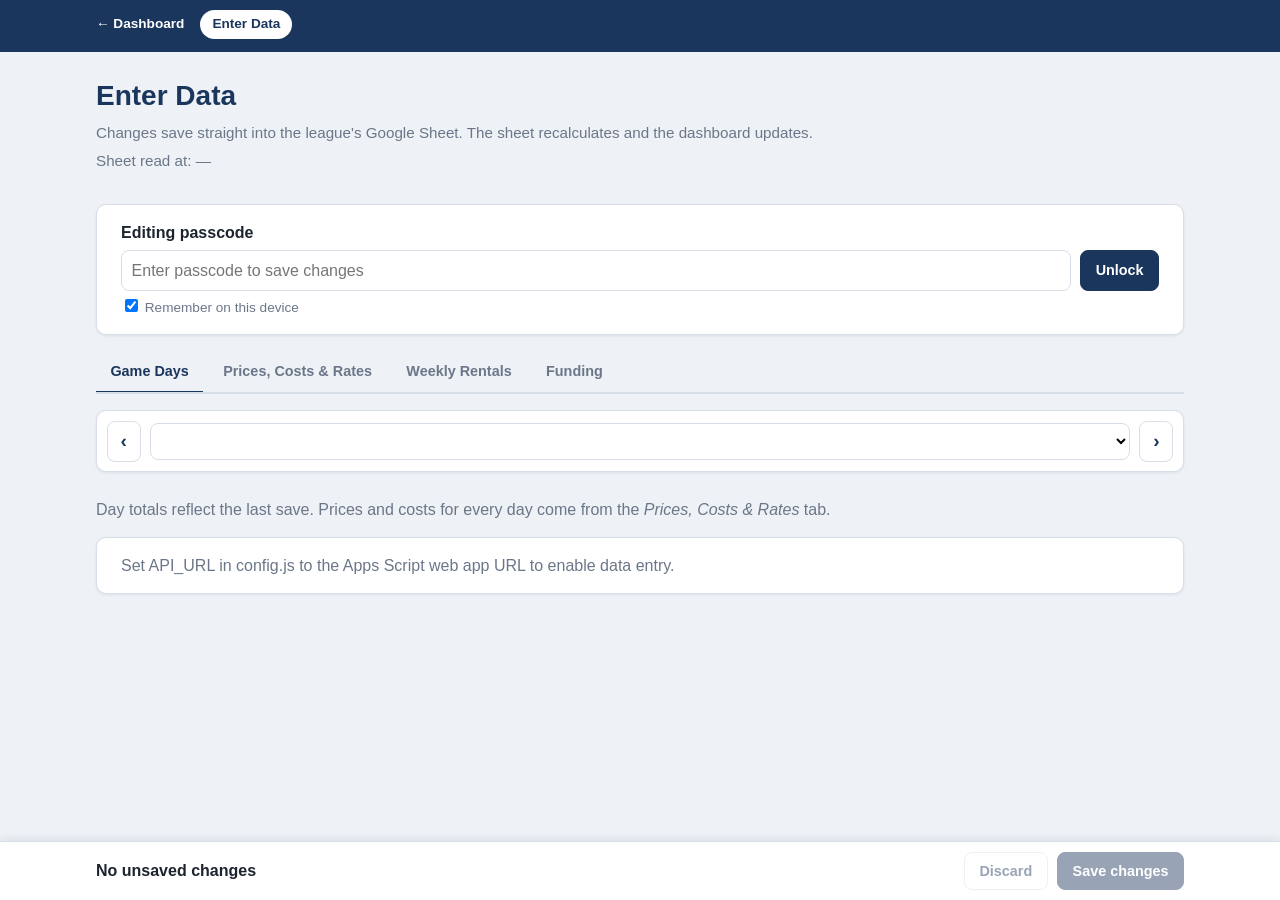
==== inputs.html @ 9684127c "Add owner data entry page" ====
<!DOCTYPE html>
<html lang="en">
<head>
  <meta charset="UTF-8">
  <meta name="viewport" content="width=device-width, initial-scale=1.0">
  <title>Kenny League — Enter Data</title>
  <link rel="stylesheet" href="style.css">
</head>
<body class="inputs-page">
  <a class="skip-link" href="#main">Skip to content</a>

  <nav class="site-nav" aria-label="Site">
    <div class="site-nav-inner">
      <a href="index.html">← Dashboard</a>
      <a href="inputs.html" class="nav-cta" aria-current="page">Enter Data</a>
    </div>
  </nav>

  <main id="main" class="page">
    <header class="page-header">
      <h1>Enter Data</h1>
      <p class="subtitle">Changes save straight into the league's Google Sheet. The sheet recalculates and the dashboard updates.</p>
      <p class="last-updated">Sheet read at: <span id="in-server-time">—</span></p>
    </header>

    <!-- Passcode -->
    <section class="card in-lock" id="in-lock">
      <form id="in-lock-form" class="in-lock-form" autocomplete="off">
        <label for="in-passcode"><strong>Editing passcode</strong></label>
        <div class="in-lock-row">
          <input id="in-passcode" type="password" placeholder="Enter passcode to save changes">
          <button type="submit" class="btn btn-primary">Unlock</button>
        </div>
        <label class="in-remember"><input type="checkbox" id="in-remember" checked> Remember on this device</label>
      </form>
      <div id="in-unlocked" class="in-unlocked" hidden>
        <span>✓ Unlocked for editing</span>
        <button type="button" class="btn btn-link" id="in-forget">Lock</button>
      </div>
    </section>

    <div id="in-status" class="in-status" role="status" aria-live="polite" hidden></div>

    <!-- Tabs -->
    <div class="in-tabs" role="tablist">
      <button type="button" role="tab" class="in-tab is-active" data-tab="days">Game Days</button>
      <button type="button" role="tab" class="in-tab" data-tab="prices">Prices, Costs &amp; Rates</button>
      <button type="button" role="tab" class="in-tab" data-tab="rentals">Weekly Rentals</button>
      <button type="button" role="tab" class="in-tab" data-tab="funding">Funding</button>
    </div>

    <section class="in-panel" id="panel-days" data-panel="days">
      <div class="card in-day-bar">
        <button type="button" class="btn" id="in-day-prev" aria-label="Previous day">‹</button>
        <select id="in-day-select" aria-label="Game day"></select>
        <button type="button" class="btn" id="in-day-next" aria-label="Next day">›</button>
      </div>
      <div class="kpi-grid in-day-summary" id="in-day-summary"></div>
      <p class="note">Day totals reflect the last save. Prices and costs for every day come from the <em>Prices, Costs &amp; Rates</em> tab.</p>
      <div id="in-day-fields" class="in-groups"></div>
    </section>

    <section class="in-panel" id="panel-prices" data-panel="prices" hidden>
      <div id="in-prices-fields" class="in-groups"></div>
    </section>

    <section class="in-panel" id="panel-rentals" data-panel="rentals" hidden>
      <div class="card">
        <h3>Weekly rentals</h3>
        <p class="note">Each venue's weekly rent is split across the games played there that week.</p>
        <div class="table-wrap">
          <table class="in-rent-table">
            <thead><tr><th>Week</th><th>Court rental</th><th>Church rental</th><th>Other fixed / week</th></tr></thead>
            <tbody id="in-rent-body"></tbody>
          </table>
        </div>
      </div>
    </section>

    <section class="in-panel" id="panel-funding" data-panel="funding" hidden>
      <p class="note">Enter <strong>running totals</strong>: $500 received, then another $300 → enter $800.</p>
      <div id="in-funding-fields" class="in-groups"></div>
    </section>

    <div id="in-loading" class="card in-loading">Loading current values from the sheet…</div>
  </main>

  <!-- Save bar -->
  <div class="in-savebar" id="in-savebar">
    <div class="in-savebar-inner">
      <span id="in-dirty-count">No unsaved changes</span>
      <div class="in-savebar-actions">
        <button type="button" class="btn" id="in-discard" disabled>Discard</button>
        <button type="button" class="btn btn-primary" id="in-save" disabled>Save changes</button>
      </div>
    </div>
  </div>

  <script src="config.js"></script>
  <script src="inputs.js"></script>
</body>
</html>
---- style.css ----
:root {
  --color-bg: #eef1f5;
  --color-surface: #ffffff;
  --color-navy: #1b365d;
  --color-navy-hover: #152a49;
  --color-text: #1c2430;
  --color-muted: #6b7789;
  --color-border: #d7dee8;
  --color-positive: #1a7f4b;
  --color-negative: #c0392b;
  --color-warning-bg: #fff4cc;
  --color-warning-text: #8a6d00;
  --color-warning-border: #e6c84a;
  --color-banner-bg: #fdecea;
  --color-banner-text: #8c2f26;
  --color-banner-border: #f0b8b2;
  --space-xs: 0.35rem;
  --space-sm: 0.6rem;
  --space-md: 1rem;
  --space-lg: 1.5rem;
  --space-xl: 2rem;
  --radius: 10px;
  --shadow: 0 1px 3px rgba(27, 54, 93, 0.08);
  --nav-height: 3.25rem;
  --max-width: 1120px;
  --font: "Segoe UI", Tahoma, Geneva, Verdana, sans-serif;
}

*,
*::before,
*::after {
  box-sizing: border-box;
}

html {
  scroll-behavior: smooth;
}

body {
  margin: 0;
  font-family: var(--font);
  color: var(--color-text);
  background: var(--color-bg);
  line-height: 1.45;
}

a {
  color: var(--color-navy);
}

.skip-link {
  position: absolute;
  left: -999px;
  top: 0;
}

.skip-link:focus {
  left: var(--space-md);
  top: var(--space-sm);
  z-index: 20;
  background: var(--color-surface);
  padding: var(--space-sm) var(--space-md);
}

.site-nav {
  position: sticky;
  top: 0;
  z-index: 10;
  background: var(--color-navy);
  min-height: var(--nav-height);
}

.site-nav-inner {
  max-width: var(--max-width);
  margin: 0 auto;
  display: flex;
  flex-wrap: wrap;
  align-items: center;
  gap: var(--space-sm) var(--space-md);
  padding: var(--space-sm) var(--space-md);
}

.site-nav a {
  color: #fff;
  text-decoration: none;
  font-size: 0.85rem;
  font-weight: 600;
  white-space: nowrap;
}

.site-nav a:hover,
.site-nav a:focus {
  text-decoration: underline;
}

.data-banner {
  display: none;
  max-width: var(--max-width);
  margin: var(--space-md) auto 0;
  padding: var(--space-sm) var(--space-md);
  background: var(--color-banner-bg);
  color: var(--color-banner-text);
  border: 1px solid var(--color-banner-border);
  border-radius: var(--radius);
  align-items: center;
  justify-content: space-between;
  gap: var(--space-md);
}

.data-banner.is-visible {
  display: flex;
}

.data-banner p {
  margin: 0;
}

.data-banner button {
  border: 0;
  background: transparent;
  color: var(--color-banner-text);
  font-size: 1.25rem;
  cursor: pointer;
  line-height: 1;
}

.page {
  max-width: var(--max-width);
  margin: 0 auto;
  padding: var(--space-lg) var(--space-md) var(--space-xl);
}

.page-header {
  margin-bottom: var(--space-xl);
}

.page-header h1 {
  margin: 0 0 var(--space-xs);
  color: var(--color-navy);
  font-size: 1.75rem;
}

.subtitle,
.last-updated {
  margin: 0;
  color: var(--color-muted);
  font-size: 0.95rem;
}

.last-updated {
  margin-top: var(--space-xs);
}

.section {
  margin-bottom: var(--space-xl);
}

.section h2 {
  margin: 0 0 var(--space-md);
  color: var(--color-navy);
  font-size: 1.25rem;
}

.card {
  background: var(--color-surface);
  border: 1px solid var(--color-border);
  border-radius: var(--radius);
  box-shadow: var(--shadow);
  padding: var(--space-md) var(--space-lg);
}

.kpi-grid {
  display: grid;
  grid-template-columns: repeat(4, 1fr);
  gap: var(--space-md);
}

.kpi {
  background: var(--color-surface);
  border: 1px solid var(--color-border);
  border-radius: var(--radius);
  box-shadow: var(--shadow);
  padding: var(--space-md);
}

.kpi-label {
  margin: 0 0 var(--space-xs);
  font-size: 0.8rem;
  font-weight: 600;
  color: var(--color-muted);
  text-transform: uppercase;
  letter-spacing: 0.03em;
}

.kpi-value {
  margin: 0;
  font-size: 1.35rem;
  font-weight: 700;
  font-variant-numeric: tabular-nums;
  text-align: right;
}

.split {
  display: grid;
  grid-template-columns: 1fr 1fr;
  gap: var(--space-md);
}

.table-wrap {
  overflow-x: auto;
}

table {
  width: 100%;
  border-collapse: collapse;
  font-size: 0.92rem;
}

th,
td {
  padding: 0.55rem 0.65rem;
  border-bottom: 1px solid var(--color-border);
  text-align: left;
  vertical-align: top;
}

th {
  color: var(--color-navy);
  font-size: 0.78rem;
  text-transform: uppercase;
  letter-spacing: 0.03em;
}

td.num,
th.num,
.num {
  text-align: right;
  font-variant-numeric: tabular-nums;
  white-space: nowrap;
}

tbody tr:last-child th,
tbody tr:last-child td,
tfoot th,
tfoot td {
  border-bottom: 0;
}

.total-row th,
.total-row td {
  font-weight: 700;
  border-top: 2px solid var(--color-navy);
}

.muted,
.placeholder {
  color: var(--color-muted);
}

.positive {
  color: var(--color-positive);
}

.negative {
  color: var(--color-negative);
}

.warn-badge {
  display: inline-block;
  background: var(--color-warning-bg);
  color: var(--color-warning-text);
  border: 1px solid var(--color-warning-border);
  border-radius: 999px;
  padding: 0.1rem 0.55rem;
  font-size: 0.78rem;
  font-weight: 600;
  white-space: nowrap;
}

.note {
  margin: 0 0 var(--space-md);
  color: var(--color-muted);
}

.owner {
  margin: 0;
  color: var(--color-muted);
  font-size: 0.9rem;
}

.workstream-grid {
  display: grid;
  grid-template-columns: 1fr 1fr;
  gap: var(--space-md);
}

.ws-card h3 {
  margin: 0 0 var(--space-xs);
  color: var(--color-navy);
}

.ws-placeholder {
  margin: var(--space-md) 0 0;
  color: var(--color-muted);
  font-size: 0.9rem;
}

@media (max-width: 900px) {
  .kpi-grid {
    grid-template-columns: 1fr 1fr;
  }

  .split,
  .workstream-grid {
    grid-template-columns: 1fr;
  }
}

@media (max-width: 560px) {
  .kpi-grid {
    grid-template-columns: 1fr;
  }

  .page-header h1 {
    font-size: 1.4rem;
  }
}

/* ===== START: Finance, Ticketing & Payments (Owner: Ali) ===== */
.ws-finance-card {
  border-top: 3px solid var(--color-navy);
}
/* ===== END: Finance, Ticketing & Payments ===== */

/* ===== START: Game-Day Experience & Operations (Owner: Ali) ===== */
.ws-ops-card {
  border-top: 3px solid var(--color-navy);
}
/* ===== END: Game-Day Experience & Operations ===== */

/* ===== START: Workstream 3 (Owner: TBD) ===== */
.ws-3-card {
  border-top: 3px solid var(--color-navy);
}
/* ===== END: Workstream 3 ===== */

/* ===== START: Workstream 4 (Owner: TBD) ===== */
.ws-4-card {
  border-top: 3px solid var(--color-navy);
}
/* ===== END: Workstream 4 ===== */

/* ===== START: Enter Data page (inputs.html) ===== */
.inputs-page [hidden] { display: none !important; }
.site-nav a.nav-cta {
  background: #fff;
  color: var(--color-navy);
  padding: 0.3rem 0.75rem;
  border-radius: 999px;
}
.site-nav a.nav-cta:hover,
.site-nav a.nav-cta:focus { text-decoration: none; background: var(--color-warning-bg); }

.btn {
  font: inherit;
  font-size: 0.9rem;
  font-weight: 600;
  padding: 0.5rem 0.9rem;
  border-radius: 8px;
  border: 1px solid var(--color-border);
  background: var(--color-surface);
  color: var(--color-navy);
  cursor: pointer;
}
.btn:hover:not(:disabled) { border-color: var(--color-navy); }
.btn:disabled { opacity: 0.45; cursor: not-allowed; }
.btn-primary { background: var(--color-navy); border-color: var(--color-navy); color: #fff; }
.btn-primary:hover:not(:disabled) { background: var(--color-navy-hover); }
.btn-link { border: 0; background: none; text-decoration: underline; padding: 0.25rem; }

.inputs-page .page { padding-bottom: 6rem; }

.in-lock { margin-bottom: var(--space-md); }
.in-lock-form { display: grid; gap: var(--space-xs); }
.in-lock-row { display: flex; gap: var(--space-sm); }
.in-lock-row input { flex: 1; min-width: 0; }
.in-remember { font-size: 0.85rem; color: var(--color-muted); }
.in-unlocked { display: flex; align-items: center; justify-content: space-between; color: var(--color-positive); font-weight: 600; }

.in-status {
  margin-bottom: var(--space-md);
  padding: var(--space-sm) var(--space-md);
  border-radius: var(--radius);
  border: 1px solid var(--color-border);
  background: var(--color-surface);
  font-weight: 600;
}
.in-status.is-ok { border-color: var(--color-positive); color: var(--color-positive); }
.in-status.is-error { border-color: var(--color-banner-border); background: var(--color-banner-bg); color: var(--color-banner-text); }

.in-tabs {
  display: flex;
  gap: var(--space-xs);
  overflow-x: auto;
  margin-bottom: var(--space-md);
  border-bottom: 2px solid var(--color-border);
}
.in-tab {
  font: inherit;
  font-weight: 600;
  font-size: 0.9rem;
  white-space: nowrap;
  padding: 0.6rem 0.9rem;
  border: 0;
  background: none;
  color: var(--color-muted);
  border-bottom: 3px solid transparent;
  margin-bottom: -2px;
  cursor: pointer;
}
.in-tab.is-active { color: var(--color-navy); border-bottom-color: var(--color-navy); }

.in-day-bar { display: flex; gap: var(--space-sm); align-items: center; margin-bottom: var(--space-md); padding: var(--space-sm); }
.in-day-bar select { flex: 1; min-width: 0; font: inherit; font-size: 1rem; padding: 0.5rem; border: 1px solid var(--color-border); border-radius: 8px; background: #fff; }
.in-day-bar .btn { font-size: 1.2rem; padding: 0.35rem 0.8rem; }
.in-day-summary { margin-bottom: var(--space-sm); }

.in-groups { display: grid; gap: var(--space-md); }
.in-group { margin: 0; }
.in-group legend { font-weight: 700; color: var(--color-navy); padding: 0 var(--space-xs); }
.in-grid { display: grid; grid-template-columns: repeat(auto-fill, minmax(220px, 1fr)); gap: var(--space-md); }

.in-field { display: grid; gap: 0.25rem; align-content: start; }
.in-label { font-size: 0.85rem; font-weight: 600; }
.in-hint { margin: 0; font-size: 0.75rem; color: var(--color-muted); }
.in-input-row {
  display: flex;
  align-items: center;
  border: 1px solid var(--color-warning-border);
  background: var(--color-warning-bg);   /* yellow = editable, same as the sheet */
  border-radius: 8px;
  overflow: hidden;
}
.in-input-row input,
.in-lock-row input {
  font: inherit;
  font-size: 1rem;
  padding: 0.5rem 0.6rem;
  border: 0;
  background: transparent;
  width: 100%;
  min-width: 0;
  font-variant-numeric: tabular-nums;
}
.in-lock-row input { border: 1px solid var(--color-border); border-radius: 8px; background: #fff; }
.in-affix { padding: 0 0.5rem; color: var(--color-muted); font-weight: 600; }
.in-field.is-changed .in-input-row { border-color: var(--color-navy); box-shadow: 0 0 0 2px rgba(27, 54, 93, 0.25); background: #fff; }
.in-field.is-invalid .in-input-row { border-color: var(--color-negative); box-shadow: 0 0 0 2px rgba(192, 57, 43, 0.2); }
.in-field.is-bool { align-content: center; }
.in-bool-label { display: flex; align-items: center; gap: 0.5rem; font-weight: 600; cursor: pointer; }
.in-bool-label input { width: 1.25rem; height: 1.25rem; }
.in-field.is-bool.is-changed .in-bool-label { color: var(--color-navy); text-decoration: underline; }

.in-rent-table td { min-width: 9rem; }
.in-rent-table .in-input-row input { text-align: right; }

.in-loading { color: var(--color-muted); }

.in-savebar {
  position: fixed;
  left: 0;
  right: 0;
  bottom: 0;
  z-index: 15;
  background: var(--color-surface);
  border-top: 1px solid var(--color-border);
  box-shadow: 0 -2px 8px rgba(27, 54, 93, 0.08);
}
.in-savebar.is-dirty { border-top: 3px solid var(--color-navy); }
.in-savebar-inner {
  max-width: var(--max-width);
  margin: 0 auto;
  padding: var(--space-sm) var(--space-md);
  display: flex;
  align-items: center;
  justify-content: space-between;
  gap: var(--space-sm);
  font-weight: 600;
}
.in-savebar-actions { display: flex; gap: var(--space-sm); }

@media (max-width: 560px) {
  .in-grid { grid-template-columns: 1fr 1fr; gap: var(--space-sm); }
  .in-savebar-inner { flex-direction: column; align-items: stretch; }
  .in-savebar-actions .btn { flex: 1; }
}
/* ===== END: Enter Data page ===== */
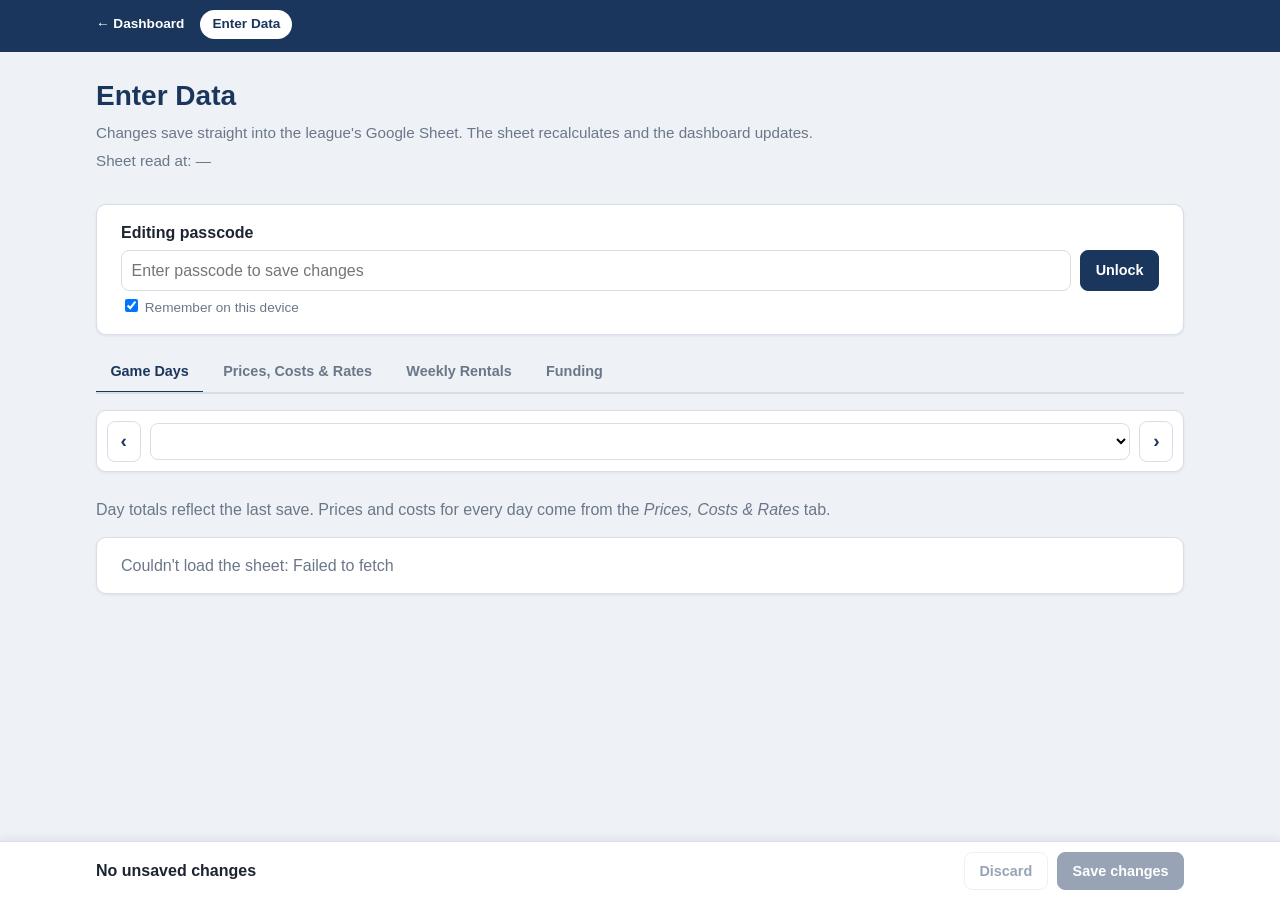
==== commit 03452b7c: "Church rent from schedule hours" ====
--- a/inputs.html
+++ b/inputs.html
@@ -67,10 +67,10 @@
     <section class="in-panel" id="panel-rentals" data-panel="rentals" hidden>
       <div class="card">
         <h3>Weekly rentals</h3>
-        <p class="note">Each venue's weekly rent is split across the games played there that week.</p>
+        <p class="note">Court rent is a flat weekly amount. Church rent is calculated automatically: hourly rate × hours booked from the schedule (set the rate on the <em>Prices, Costs &amp; Rates</em> tab).</p>
         <div class="table-wrap">
           <table class="in-rent-table">
-            <thead><tr><th>Week</th><th>Court rental</th><th>Church rental</th><th>Other fixed / week</th></tr></thead>
+            <thead><tr><th>Week</th><th>Court rental</th><th>Church rental <span class="in-auto">auto</span></th><th>Other fixed / week</th></tr></thead>
             <tbody id="in-rent-body"></tbody>
           </table>
         </div>
--- a/style.css
+++ b/style.css
@@ -494,4 +494,16 @@
   .in-savebar-inner { flex-direction: column; align-items: stretch; }
   .in-savebar-actions .btn { flex: 1; }
 }
+.in-readonly { display: block; padding: 0.5rem 0.6rem; text-align: right; font-variant-numeric: tabular-nums; color: var(--color-muted); background: var(--color-bg); border-radius: 8px; }
+.in-auto { font-size: 0.7rem; font-weight: 600; text-transform: uppercase; background: var(--color-bg); color: var(--color-muted); padding: 0.05rem 0.4rem; border-radius: 999px; margin-left: 0.25rem; }
 /* ===== END: Enter Data page ===== */
+
+/* ===== START: Schedule section ===== */
+.sched-filters { display: flex; flex-wrap: wrap; align-items: end; gap: var(--space-md); margin: var(--space-sm) 0 var(--space-md); }
+.sched-filters label { display: grid; gap: 0.2rem; font-size: 0.8rem; font-weight: 600; color: var(--color-muted); }
+.sched-filters select { font: inherit; font-size: 0.95rem; padding: 0.4rem 0.5rem; border: 1px solid var(--color-border); border-radius: 8px; background: #fff; color: var(--color-text); min-width: 10rem; }
+.sched-count { font-size: 0.85rem; color: var(--color-muted); margin-left: auto; }
+.sched-table td { white-space: nowrap; }
+.sched-table tr.sched-newday td { border-top: 2px solid var(--color-border); }
+.sched-hl { font-weight: 700; color: var(--color-navy); }
+/* ===== END: Schedule section ===== */
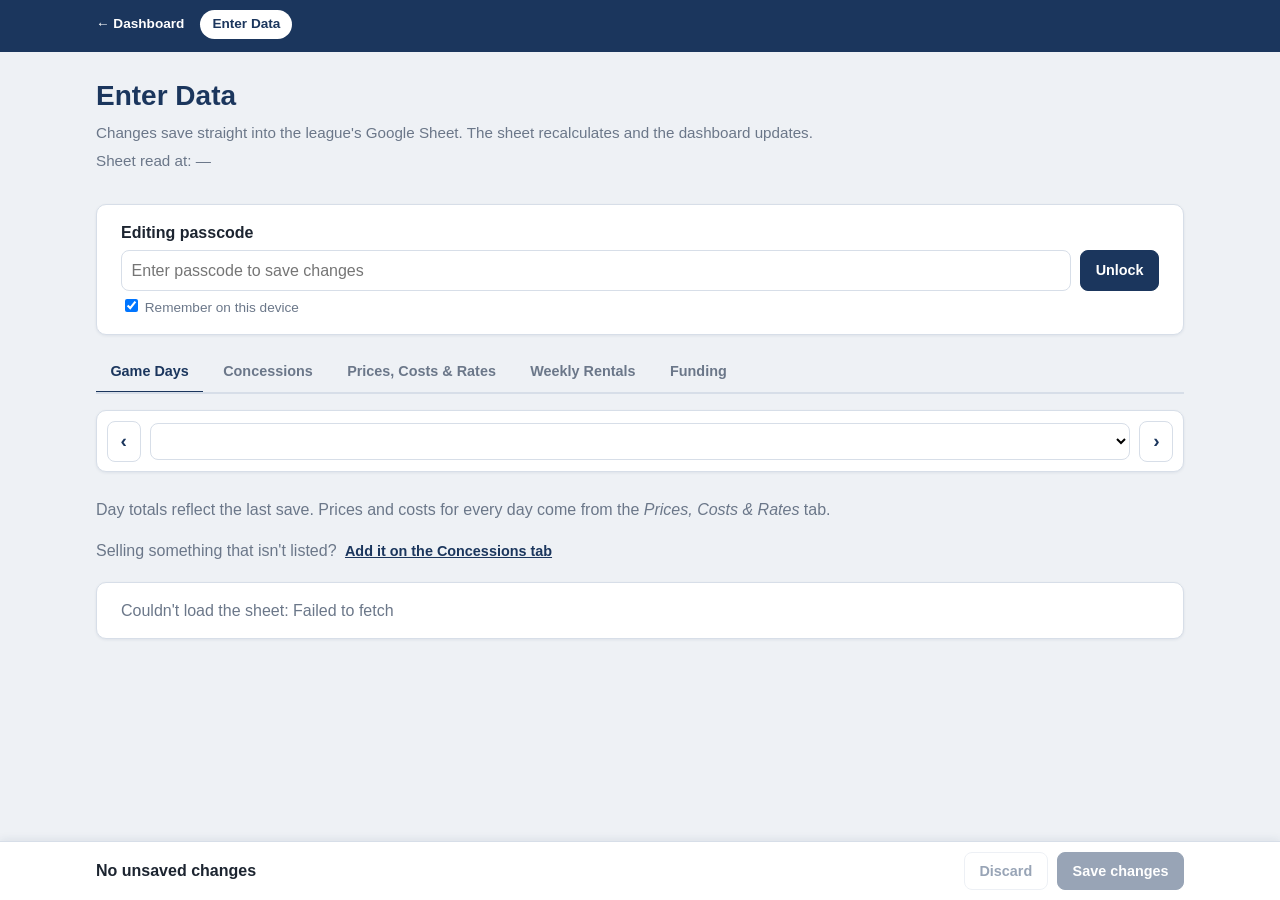
==== commit a28270fc: "Flexible concession items" ====
--- a/inputs.html
+++ b/inputs.html
@@ -44,6 +44,7 @@
     <!-- Tabs -->
     <div class="in-tabs" role="tablist">
       <button type="button" role="tab" class="in-tab is-active" data-tab="days">Game Days</button>
+      <button type="button" role="tab" class="in-tab" data-tab="conc">Concessions</button>
       <button type="button" role="tab" class="in-tab" data-tab="prices">Prices, Costs &amp; Rates</button>
       <button type="button" role="tab" class="in-tab" data-tab="rentals">Weekly Rentals</button>
       <button type="button" role="tab" class="in-tab" data-tab="funding">Funding</button>
@@ -58,6 +59,22 @@
       <div class="kpi-grid in-day-summary" id="in-day-summary"></div>
       <p class="note">Day totals reflect the last save. Prices and costs for every day come from the <em>Prices, Costs &amp; Rates</em> tab.</p>
       <div id="in-day-fields" class="in-groups"></div>
+      <p class="note">Selling something that isn't listed? <button type="button" class="btn btn-link" data-goto="conc">Add it on the Concessions tab</button></p>
+    </section>
+
+    <section class="in-panel" id="panel-conc" data-panel="conc" hidden>
+      <div class="card">
+        <h3>Concession items</h3>
+        <p class="note">Everything sold at the table. Add an item and its price and cost whenever you know them; blanks are fine until an item sells. Untick <b>Selling</b> to hide an item from game days (past sales stay in the totals).</p>
+        <div id="in-conc-needs" class="in-status is-error" role="status" hidden></div>
+        <div class="table-wrap">
+          <table class="in-conc-table">
+            <thead><tr><th>Item</th><th>Price</th><th>Your cost</th><th>Selling</th><th class="num">Sold this season</th></tr></thead>
+            <tbody id="in-conc-body"></tbody>
+          </table>
+        </div>
+        <button type="button" class="btn" id="in-conc-add">+ Add item</button>
+      </div>
     </section>
 
     <section class="in-panel" id="panel-prices" data-panel="prices" hidden>
--- a/style.css
+++ b/style.css
@@ -326,30 +326,6 @@
   }
 }
 
-/* ===== START: Finance, Ticketing & Payments (Owner: Ali) ===== */
-.ws-finance-card {
-  border-top: 3px solid var(--color-navy);
-}
-/* ===== END: Finance, Ticketing & Payments ===== */
-
-/* ===== START: Game-Day Experience & Operations (Owner: Ali) ===== */
-.ws-ops-card {
-  border-top: 3px solid var(--color-navy);
-}
-/* ===== END: Game-Day Experience & Operations ===== */
-
-/* ===== START: Workstream 3 (Owner: TBD) ===== */
-.ws-3-card {
-  border-top: 3px solid var(--color-navy);
-}
-/* ===== END: Workstream 3 ===== */
-
-/* ===== START: Workstream 4 (Owner: TBD) ===== */
-.ws-4-card {
-  border-top: 3px solid var(--color-navy);
-}
-/* ===== END: Workstream 4 ===== */
-
 /* ===== START: Enter Data page (inputs.html) ===== */
 .inputs-page [hidden] { display: none !important; }
 .site-nav a.nav-cta {
@@ -496,6 +472,14 @@
 }
 .in-readonly { display: block; padding: 0.5rem 0.6rem; text-align: right; font-variant-numeric: tabular-nums; color: var(--color-muted); background: var(--color-bg); border-radius: 8px; }
 .in-auto { font-size: 0.7rem; font-weight: 600; text-transform: uppercase; background: var(--color-bg); color: var(--color-muted); padding: 0.05rem 0.4rem; border-radius: 999px; margin-left: 0.25rem; }
+.in-conc-table td { vertical-align: middle; }
+.in-conc-table td.in-conc-name { min-width: 12rem; }
+.in-conc-table td.in-conc-price, .in-conc-table td.in-conc-cost { min-width: 7rem; }
+.in-conc-table td.in-conc-active { text-align: center; }
+.in-conc-table .in-input-row input { text-align: left; }
+.in-field.is-missing .in-input-row { border: 2px solid var(--color-warning-text); }
+.in-needs { display: block; font-size: 0.75rem; font-weight: 700; color: var(--color-warning-text); }
+#in-conc-add { margin-top: var(--space-md); }
 /* ===== END: Enter Data page ===== */
 
 /* ===== START: Schedule section ===== */
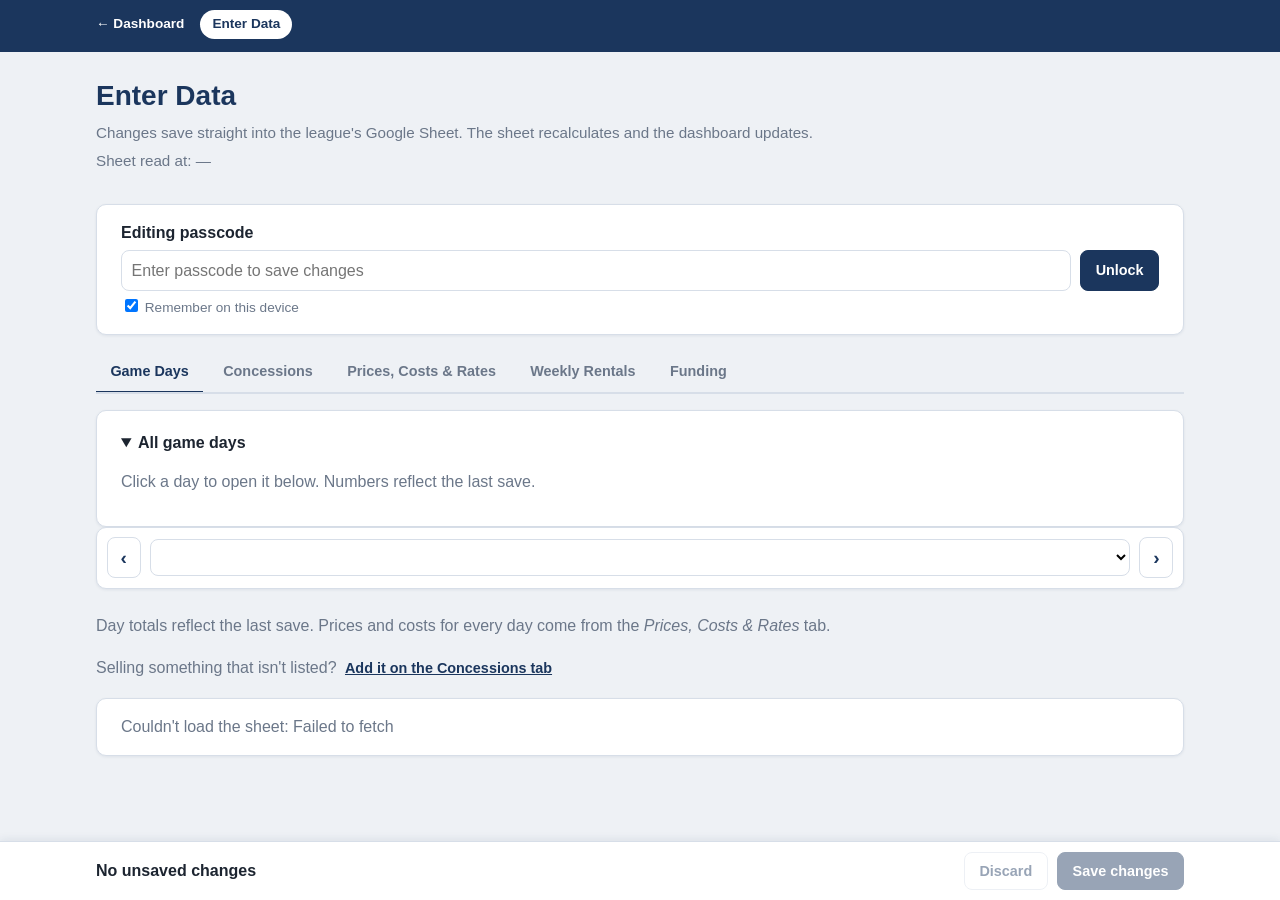
==== commit 993fbdf8: "All game days view" ====
--- a/inputs.html
+++ b/inputs.html
@@ -5,6 +5,7 @@
   <meta name="viewport" content="width=device-width, initial-scale=1.0">
   <title>Kenny League — Enter Data</title>
   <link rel="stylesheet" href="style.css">
+  <link rel="stylesheet" href="daytable.css">
 </head>
 <body class="inputs-page">
   <a class="skip-link" href="#main">Skip to content</a>
@@ -51,10 +52,22 @@
     </div>
 
     <section class="in-panel" id="panel-days" data-panel="days">
+      <details class="card in-alldays" id="in-alldays-box" open>
+        <summary>All game days</summary>
+        <div id="in-alldays"></div>
+        <p class="note">Click a day to open it below. Numbers reflect the last save.</p>
+      </details>
       <div class="card in-day-bar">
         <button type="button" class="btn" id="in-day-prev" aria-label="Previous day">‹</button>
         <select id="in-day-select" aria-label="Game day"></select>
         <button type="button" class="btn" id="in-day-next" aria-label="Next day">›</button>
+      </div>
+      <div class="card in-square" id="in-square" hidden>
+        <div>
+          <p class="in-square-text" id="in-square-text"></p>
+          <p class="note">Game days with Square sales are filled in from Square automatically every night. You can still type over them, but the next sync replaces those numbers with Square's.</p>
+        </div>
+        <button type="button" class="btn" id="in-square-sync">Sync from Square now</button>
       </div>
       <div class="kpi-grid in-day-summary" id="in-day-summary"></div>
       <p class="note">Day totals reflect the last save. Prices and costs for every day come from the <em>Prices, Costs &amp; Rates</em> tab.</p>
@@ -114,6 +127,7 @@
   </div>
 
   <script src="config.js"></script>
+  <script src="daytable.js"></script>
   <script src="inputs.js"></script>
 </body>
 </html>
--- a/style.css
+++ b/style.css
@@ -491,3 +491,8 @@
 .sched-table tr.sched-newday td { border-top: 2px solid var(--color-border); }
 .sched-hl { font-weight: 700; color: var(--color-navy); }
 /* ===== END: Schedule section ===== */
+
+/* Square sync bar (Enter Data → Game Days) */
+.in-square { display: flex; gap: 1rem; align-items: center; justify-content: space-between; flex-wrap: wrap; }
+.in-square-text { margin: 0 0 0.25rem; font-weight: 600; }
+.in-square-text.is-error { color: var(--color-error-text, #b42318); }
--- a/daytable.css
+++ b/daytable.css
@@ -0,0 +1,24 @@
+/* All game days table (daytable.js) */
+.dt-chips { display: flex; flex-wrap: wrap; gap: 0.5rem; margin-bottom: 0.75rem; }
+.dt-chip { display: flex; flex-direction: column; padding: 0.45rem 0.75rem; border: 1px solid var(--color-border, #d9dee6); border-radius: 8px; background: var(--color-surface, #fff); min-width: 7.5rem; }
+.dt-chip-label { font-size: 0.72rem; text-transform: uppercase; letter-spacing: 0.04em; color: var(--color-muted, #5b6573); }
+.dt-chip-value { font-weight: 700; font-size: 1.05rem; }
+.dt-table td, .dt-table th { white-space: nowrap; }
+.dt-table .dt-week td { background: var(--color-bg, #eef1f5); font-size: 0.75rem; font-weight: 700; text-transform: uppercase; letter-spacing: 0.05em; color: var(--color-muted, #5b6573); padding-top: 0.35rem; padding-bottom: 0.35rem; }
+.dt-day-name { display: block; font-weight: 600; }
+.dt-day-sub, .dt-sub { display: block; font-size: 0.75rem; color: var(--color-muted, #5b6573); font-weight: 400; }
+.dt-row.is-upcoming td { color: var(--color-muted, #5b6573); }
+.dt-table.is-clickable .dt-row { cursor: pointer; }
+.dt-table.is-clickable .dt-row:hover td, .dt-table.is-clickable .dt-row:focus td { background: #f4f7fb; outline: none; }
+.dt-row.is-selected td { background: #e8eef7; }
+.dt-row.is-selected td:first-child { box-shadow: inset 3px 0 0 var(--color-navy, #1b365d); }
+.dt-status { display: inline-block; border-radius: 999px; padding: 0.1rem 0.55rem; font-size: 0.75rem; font-weight: 600; border: 1px solid transparent; }
+.dt-done { background: #e6f4ec; color: var(--color-positive, #1a7f4b); border-color: #b7e0c8; }
+.dt-square { background: #e8eef7; color: var(--color-navy, #1b365d); border-color: #c5d3e8; }
+.dt-entered { background: #f1f3f6; color: #3b4452; border-color: #dde2e8; }
+.dt-today { background: #fff4d6; color: #7a5600; border-color: #f0d68a; }
+.dt-missing { background: var(--color-warning-bg, #fff4e5); color: var(--color-warning-text, #8a5300); border-color: var(--color-warning-border, #f3c98b); }
+.dt-upcoming { background: transparent; color: var(--color-muted, #5b6573); border-color: #dde2e8; }
+.dt-note { font-size: 0.8rem; color: var(--color-muted, #5b6573); margin: 0.5rem 0 0; }
+.in-alldays > summary { cursor: pointer; font-weight: 700; padding: 0.25rem 0; }
+.in-alldays[open] > summary { margin-bottom: 0.75rem; }
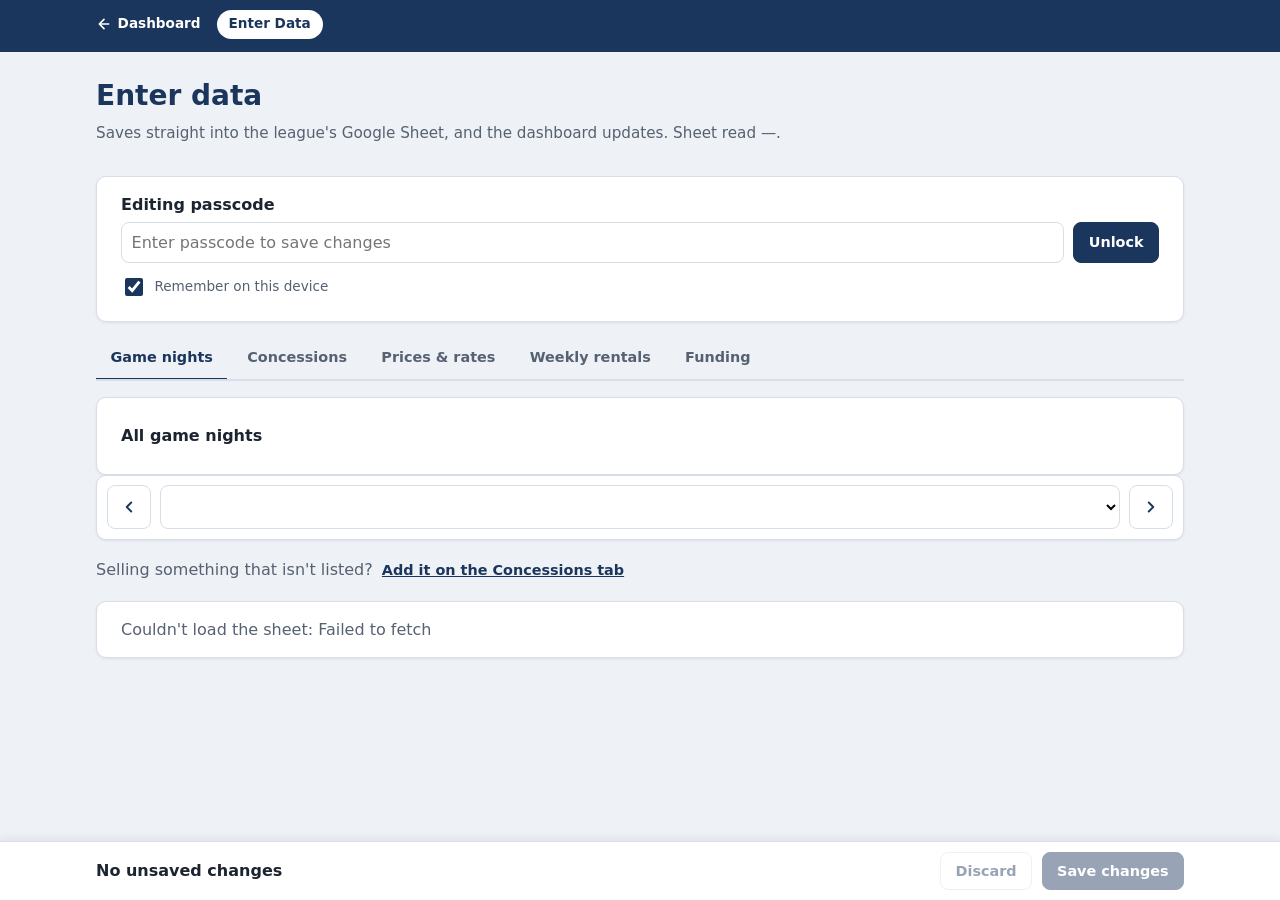
==== commit 5be66fb4: "Owner briefing redesign" ====
--- a/inputs.html
+++ b/inputs.html
@@ -3,7 +3,7 @@
 <head>
   <meta charset="UTF-8">
   <meta name="viewport" content="width=device-width, initial-scale=1.0">
-  <title>Kenny League — Enter Data</title>
+  <title>GMS JV League — Enter Data</title>
   <link rel="stylesheet" href="style.css">
   <link rel="stylesheet" href="daytable.css">
 </head>
@@ -12,16 +12,15 @@
 
   <nav class="site-nav" aria-label="Site">
     <div class="site-nav-inner">
-      <a href="index.html">← Dashboard</a>
+      <a href="index.html" class="nav-back"><svg aria-hidden="true" width="16" height="16" viewBox="0 0 24 24" fill="none" stroke="currentColor" stroke-width="2.5" stroke-linecap="round" stroke-linejoin="round"><path d="M19 12H5M12 19l-7-7 7-7"/></svg> Dashboard</a>
       <a href="inputs.html" class="nav-cta" aria-current="page">Enter Data</a>
     </div>
   </nav>
 
   <main id="main" class="page">
     <header class="page-header">
-      <h1>Enter Data</h1>
-      <p class="subtitle">Changes save straight into the league's Google Sheet. The sheet recalculates and the dashboard updates.</p>
-      <p class="last-updated">Sheet read at: <span id="in-server-time">—</span></p>
+      <h1>Enter data</h1>
+      <p class="subtitle">Saves straight into the league's Google Sheet, and the dashboard updates. Sheet read <span id="in-server-time">—</span>.</p>
     </header>
 
     <!-- Passcode -->
@@ -35,7 +34,7 @@
         <label class="in-remember"><input type="checkbox" id="in-remember" checked> Remember on this device</label>
       </form>
       <div id="in-unlocked" class="in-unlocked" hidden>
-        <span>✓ Unlocked for editing</span>
+        <span>Unlocked for editing</span>
         <button type="button" class="btn btn-link" id="in-forget">Lock</button>
       </div>
     </section>
@@ -43,39 +42,35 @@
     <div id="in-status" class="in-status" role="status" aria-live="polite" hidden></div>
 
     <!-- Tabs -->
-    <div class="in-tabs" role="tablist">
-      <button type="button" role="tab" class="in-tab is-active" data-tab="days">Game Days</button>
-      <button type="button" role="tab" class="in-tab" data-tab="conc">Concessions</button>
-      <button type="button" role="tab" class="in-tab" data-tab="prices">Prices, Costs &amp; Rates</button>
-      <button type="button" role="tab" class="in-tab" data-tab="rentals">Weekly Rentals</button>
-      <button type="button" role="tab" class="in-tab" data-tab="funding">Funding</button>
+    <div class="in-tabs" role="tablist" aria-label="What to edit">
+      <button type="button" role="tab" class="in-tab is-active" id="tab-days" data-tab="days" aria-selected="true" aria-controls="panel-days">Game nights</button>
+      <button type="button" role="tab" class="in-tab" id="tab-conc" data-tab="conc" aria-selected="false" aria-controls="panel-conc" tabindex="-1">Concessions</button>
+      <button type="button" role="tab" class="in-tab" id="tab-prices" data-tab="prices" aria-selected="false" aria-controls="panel-prices" tabindex="-1">Prices &amp; rates</button>
+      <button type="button" role="tab" class="in-tab" id="tab-rentals" data-tab="rentals" aria-selected="false" aria-controls="panel-rentals" tabindex="-1">Weekly rentals</button>
+      <button type="button" role="tab" class="in-tab" id="tab-funding" data-tab="funding" aria-selected="false" aria-controls="panel-funding" tabindex="-1">Funding</button>
     </div>
 
-    <section class="in-panel" id="panel-days" data-panel="days">
-      <details class="card in-alldays" id="in-alldays-box" open>
-        <summary>All game days</summary>
+    <section class="in-panel" id="panel-days" data-panel="days" role="tabpanel" aria-labelledby="tab-days">
+      <details class="card in-alldays" id="in-alldays-box">
+        <summary>All game nights <span class="in-alldays-glance" id="in-alldays-glance"></span></summary>
         <div id="in-alldays"></div>
-        <p class="note">Click a day to open it below. Numbers reflect the last save.</p>
+        <p class="note">Tap a night to open it below. Numbers reflect the last save.</p>
       </details>
       <div class="card in-day-bar">
-        <button type="button" class="btn" id="in-day-prev" aria-label="Previous day">‹</button>
-        <select id="in-day-select" aria-label="Game day"></select>
-        <button type="button" class="btn" id="in-day-next" aria-label="Next day">›</button>
+        <button type="button" class="btn btn-icon" id="in-day-prev" aria-label="Previous game night" title="Previous game night ( [ )"><svg aria-hidden="true" width="18" height="18" viewBox="0 0 24 24" fill="none" stroke="currentColor" stroke-width="2.5" stroke-linecap="round" stroke-linejoin="round"><path d="M15 18l-6-6 6-6"/></svg></button>
+        <select id="in-day-select" aria-label="Game night"></select>
+        <button type="button" class="btn btn-icon" id="in-day-next" aria-label="Next game night" title="Next game night ( ] )"><svg aria-hidden="true" width="18" height="18" viewBox="0 0 24 24" fill="none" stroke="currentColor" stroke-width="2.5" stroke-linecap="round" stroke-linejoin="round"><path d="M9 18l6-6-6-6"/></svg></button>
       </div>
-      <div class="card in-square" id="in-square" hidden>
-        <div>
-          <p class="in-square-text" id="in-square-text"></p>
-          <p class="note">Game days with Square sales are filled in from Square automatically every night. You can still type over them, but the next sync replaces those numbers with Square's.</p>
-        </div>
-        <button type="button" class="btn" id="in-square-sync">Sync from Square now</button>
+      <p class="in-day-line" id="in-day-summary" aria-live="polite"></p>
+      <div class="in-square" id="in-square" hidden>
+        <p class="in-square-text" id="in-square-text"></p>
+        <button type="button" class="btn btn-small" id="in-square-sync">Sync now</button>
       </div>
-      <div class="kpi-grid in-day-summary" id="in-day-summary"></div>
-      <p class="note">Day totals reflect the last save. Prices and costs for every day come from the <em>Prices, Costs &amp; Rates</em> tab.</p>
       <div id="in-day-fields" class="in-groups"></div>
       <p class="note">Selling something that isn't listed? <button type="button" class="btn btn-link" data-goto="conc">Add it on the Concessions tab</button></p>
     </section>
 
-    <section class="in-panel" id="panel-conc" data-panel="conc" hidden>
+    <section class="in-panel" id="panel-conc" data-panel="conc" role="tabpanel" aria-labelledby="tab-conc" hidden>
       <div class="card">
         <h3>Concession items</h3>
         <p class="note">Everything sold at the table. Add an item and its price and cost whenever you know them; blanks are fine until an item sells. Untick <b>Selling</b> to hide an item from game days (past sales stay in the totals).</p>
@@ -90,14 +85,14 @@
       </div>
     </section>
 
-    <section class="in-panel" id="panel-prices" data-panel="prices" hidden>
+    <section class="in-panel" id="panel-prices" data-panel="prices" role="tabpanel" aria-labelledby="tab-prices" hidden>
       <div id="in-prices-fields" class="in-groups"></div>
     </section>
 
-    <section class="in-panel" id="panel-rentals" data-panel="rentals" hidden>
+    <section class="in-panel" id="panel-rentals" data-panel="rentals" role="tabpanel" aria-labelledby="tab-rentals" hidden>
       <div class="card">
         <h3>Weekly rentals</h3>
-        <p class="note">Court rent is a flat weekly amount. Church rent is calculated automatically: hourly rate × hours booked from the schedule (set the rate on the <em>Prices, Costs &amp; Rates</em> tab).</p>
+        <p class="note">Court rent is a flat weekly amount. Church rent is calculated automatically: hourly rate × hours booked from the schedule (set the rate on the <em>Prices &amp; rates</em> tab).</p>
         <div class="table-wrap">
           <table class="in-rent-table">
             <thead><tr><th>Week</th><th>Court rental</th><th>Church rental <span class="in-auto">auto</span></th><th>Other fixed / week</th></tr></thead>
@@ -107,7 +102,7 @@
       </div>
     </section>
 
-    <section class="in-panel" id="panel-funding" data-panel="funding" hidden>
+    <section class="in-panel" id="panel-funding" data-panel="funding" role="tabpanel" aria-labelledby="tab-funding" hidden>
       <p class="note">Enter <strong>running totals</strong>: $500 received, then another $300 → enter $800.</p>
       <div id="in-funding-fields" class="in-groups"></div>
     </section>
@@ -127,6 +122,7 @@
   </div>
 
   <script src="config.js"></script>
+  <script src="format.js"></script>
   <script src="daytable.js"></script>
   <script src="inputs.js"></script>
 </body>
--- a/style.css
+++ b/style.css
@@ -4,12 +4,12 @@
   --color-navy: #1b365d;
   --color-navy-hover: #152a49;
   --color-text: #1c2430;
-  --color-muted: #6b7789;
+  --color-muted: #566171;          /* 5.3:1 on --color-bg, 6:1 on white */
   --color-border: #d7dee8;
   --color-positive: #1a7f4b;
   --color-negative: #c0392b;
   --color-warning-bg: #fff4cc;
-  --color-warning-text: #8a6d00;
+  --color-warning-text: #6e5600;    /* 6:1 on --color-warning-bg */
   --color-warning-border: #e6c84a;
   --color-banner-bg: #fdecea;
   --color-banner-text: #8c2f26;
@@ -23,7 +23,20 @@
   --shadow: 0 1px 3px rgba(27, 54, 93, 0.08);
   --nav-height: 3.25rem;
   --max-width: 1120px;
-  --font: "Segoe UI", Tahoma, Geneva, Verdana, sans-serif;
+  --font: system-ui, -apple-system, "Segoe UI", Roboto, "Helvetica Neue", Arial, sans-serif;
+  --color-focus: #2f6fd6;
+  --color-row-hover: #f3f6fa;
+  --color-selected: #e4ecf7;
+  --color-selected-border: #9db4d6;
+  --color-positive-bg: #e6f4ec;
+  --color-positive-border: #b7e0c8;
+  --color-info-bg: #e8eef7;
+  --color-info-border: #c5d3e8;
+  --color-neutral-bg: #f1f3f6;
+  --color-neutral-border: #dde2e8;
+  --color-today-bg: #fff4d6;
+  --color-today-text: #6e4d00;
+  --color-today-border: #f0d68a;
 }
 
 *,
@@ -46,6 +59,25 @@
 
 a {
   color: var(--color-navy);
+  text-underline-offset: 0.18em;
+}
+
+::selection { background: #c9d9f2; color: var(--color-text); }
+input, select, textarea { caret-color: var(--color-navy); accent-color: var(--color-navy); }
+
+/* One visible focus ring for every control (keyboard only). */
+:focus-visible {
+  outline: 3px solid var(--color-focus);
+  outline-offset: 2px;
+  border-radius: 4px;
+}
+.site-nav :focus-visible { outline-color: #fff; }
+
+.section-note {
+  margin: calc(var(--space-sm) * -1) 0 var(--space-md);
+  color: var(--color-muted);
+  font-size: 0.92rem;
+  max-width: 75ch;
 }
 
 .skip-link {
@@ -89,9 +121,10 @@
 }
 
 .site-nav a:hover,
-.site-nav a:focus {
+.site-nav a:focus-visible {
   text-decoration: underline;
 }
+.site-nav a[aria-current="true"] { text-decoration: underline; text-decoration-thickness: 2px; }
 
 .data-banner {
   display: none;
@@ -324,6 +357,20 @@
   .page-header h1 {
     font-size: 1.4rem;
   }
+
+  /* Phone nav: one swipeable row with a fade at the edge, tap targets 44px tall. */
+  .site-nav-inner {
+    flex-wrap: nowrap;
+    overflow-x: auto;
+    scrollbar-width: none;
+    padding-top: 0;
+    padding-bottom: 0;
+    -webkit-mask-image: linear-gradient(to right, #000 85%, transparent);
+            mask-image: linear-gradient(to right, #000 85%, transparent);
+  }
+  .site-nav-inner::-webkit-scrollbar { display: none; }
+  .site-nav a { display: inline-flex; align-items: center; min-height: 44px; }
+  .site-nav a.nav-cta { min-height: 34px; margin: 5px 0; }
 }
 
 /* ===== START: Enter Data page (inputs.html) ===== */
@@ -397,8 +444,8 @@
 .in-tab.is-active { color: var(--color-navy); border-bottom-color: var(--color-navy); }
 
 .in-day-bar { display: flex; gap: var(--space-sm); align-items: center; margin-bottom: var(--space-md); padding: var(--space-sm); }
-.in-day-bar select { flex: 1; min-width: 0; font: inherit; font-size: 1rem; padding: 0.5rem; border: 1px solid var(--color-border); border-radius: 8px; background: #fff; }
-.in-day-bar .btn { font-size: 1.2rem; padding: 0.35rem 0.8rem; }
+.in-day-bar select { flex: 1; min-width: 0; min-height: 44px; font: inherit; font-size: 1rem; padding: 0.5rem; border: 1px solid var(--color-border); border-radius: 8px; background: #fff; }
+.in-day-bar .btn { color: var(--color-navy); }
 .in-day-summary { margin-bottom: var(--space-sm); }
 
 .in-groups { display: grid; gap: var(--space-md); }
@@ -492,7 +539,24 @@
 .sched-hl { font-weight: 700; color: var(--color-navy); }
 /* ===== END: Schedule section ===== */
 
-/* Square sync bar (Enter Data → Game Days) */
-.in-square { display: flex; gap: 1rem; align-items: center; justify-content: space-between; flex-wrap: wrap; }
-.in-square-text { margin: 0 0 0.25rem; font-weight: 600; }
-.in-square-text.is-error { color: var(--color-error-text, #b42318); }
+/* Enter Data: game-night header pieces */
+.btn-icon { display: inline-flex; align-items: center; justify-content: center; min-width: 44px; min-height: 44px; padding: 0; }
+.btn-small { font-size: 0.85rem; padding: 0.35rem 0.75rem; min-height: 36px; }
+.nav-back { display: inline-flex; align-items: center; gap: 0.35rem; }
+.in-day-line { margin: 0 0 var(--space-sm); font-size: 0.95rem; font-variant-numeric: tabular-nums; }
+.in-day-line-note { color: var(--color-muted); font-size: 0.85rem; }
+.in-square { display: flex; gap: var(--space-sm) var(--space-md); align-items: center; justify-content: space-between; flex-wrap: wrap;
+  margin: 0 0 var(--space-md); padding: var(--space-xs) var(--space-sm) var(--space-xs) var(--space-md);
+  background: var(--color-info-bg); border: 1px solid var(--color-info-border); border-radius: 8px; }
+.in-square-text { margin: 0; font-size: 0.88rem; flex: 1 1 18rem; }
+.in-square-text.is-error { color: var(--color-negative); font-weight: 600; }
+.in-noconc { margin: 0; }
+.in-remember { display: inline-flex; align-items: center; gap: 0.5rem; min-height: 36px; }
+.in-remember input { width: 1.15rem; height: 1.15rem; }
+@media (max-width: 560px) {
+  .in-tabs { -webkit-mask-image: linear-gradient(to right, #000 82%, transparent); mask-image: linear-gradient(to right, #000 82%, transparent); scrollbar-width: none; }
+  .in-tabs::-webkit-scrollbar { display: none; }
+  .in-tab { min-height: 44px; }
+  .in-bool-label { min-height: 44px; }
+  .page-header { margin-bottom: var(--space-lg); }
+}
--- a/daytable.css
+++ b/daytable.css
@@ -1,24 +1,45 @@
-/* All game days table (daytable.js) */
-.dt-chips { display: flex; flex-wrap: wrap; gap: 0.5rem; margin-bottom: 0.75rem; }
-.dt-chip { display: flex; flex-direction: column; padding: 0.45rem 0.75rem; border: 1px solid var(--color-border, #d9dee6); border-radius: 8px; background: var(--color-surface, #fff); min-width: 7.5rem; }
-.dt-chip-label { font-size: 0.72rem; text-transform: uppercase; letter-spacing: 0.04em; color: var(--color-muted, #5b6573); }
-.dt-chip-value { font-weight: 700; font-size: 1.05rem; }
+/* All game nights table (daytable.js). Colors come from the tokens in style.css. */
+.dt-chips { display: flex; flex-wrap: wrap; gap: var(--space-sm); margin-bottom: var(--space-md); }
+.dt-chip { display: flex; flex-direction: column; padding: 0.45rem 0.75rem; border: 1px solid var(--color-border); border-radius: 8px; background: var(--color-surface); min-width: 7.5rem; }
+.dt-chip-label { font-size: 0.78rem; color: var(--color-muted); }
+.dt-chip-value { font-weight: 700; font-size: 1.05rem; text-align: left; }
 .dt-table td, .dt-table th { white-space: nowrap; }
-.dt-table .dt-week td { background: var(--color-bg, #eef1f5); font-size: 0.75rem; font-weight: 700; text-transform: uppercase; letter-spacing: 0.05em; color: var(--color-muted, #5b6573); padding-top: 0.35rem; padding-bottom: 0.35rem; }
+.dt-table .dt-week td { background: var(--color-bg); font-size: 0.78rem; font-weight: 700; color: var(--color-muted); padding-top: 0.35rem; padding-bottom: 0.35rem; }
 .dt-day-name { display: block; font-weight: 600; }
-.dt-day-sub, .dt-sub { display: block; font-size: 0.75rem; color: var(--color-muted, #5b6573); font-weight: 400; }
-.dt-row.is-upcoming td { color: var(--color-muted, #5b6573); }
+.dt-day-sub, .dt-sub { display: block; font-size: 0.78rem; color: var(--color-muted); font-weight: 400; }
+.dt-row.is-upcoming td { color: var(--color-muted); }
 .dt-table.is-clickable .dt-row { cursor: pointer; }
-.dt-table.is-clickable .dt-row:hover td, .dt-table.is-clickable .dt-row:focus td { background: #f4f7fb; outline: none; }
-.dt-row.is-selected td { background: #e8eef7; }
-.dt-row.is-selected td:first-child { box-shadow: inset 3px 0 0 var(--color-navy, #1b365d); }
-.dt-status { display: inline-block; border-radius: 999px; padding: 0.1rem 0.55rem; font-size: 0.75rem; font-weight: 600; border: 1px solid transparent; }
-.dt-done { background: #e6f4ec; color: var(--color-positive, #1a7f4b); border-color: #b7e0c8; }
-.dt-square { background: #e8eef7; color: var(--color-navy, #1b365d); border-color: #c5d3e8; }
-.dt-entered { background: #f1f3f6; color: #3b4452; border-color: #dde2e8; }
-.dt-today { background: #fff4d6; color: #7a5600; border-color: #f0d68a; }
-.dt-missing { background: var(--color-warning-bg, #fff4e5); color: var(--color-warning-text, #8a5300); border-color: var(--color-warning-border, #f3c98b); }
-.dt-upcoming { background: transparent; color: var(--color-muted, #5b6573); border-color: #dde2e8; }
-.dt-note { font-size: 0.8rem; color: var(--color-muted, #5b6573); margin: 0.5rem 0 0; }
-.in-alldays > summary { cursor: pointer; font-weight: 700; padding: 0.25rem 0; }
-.in-alldays[open] > summary { margin-bottom: 0.75rem; }
+.dt-table.is-clickable .dt-row:hover td { background: var(--color-row-hover); }
+.dt-table.is-clickable .dt-row:focus-visible { outline: 3px solid var(--color-focus); outline-offset: -3px; }
+.dt-row.is-selected td { background: var(--color-selected); border-bottom-color: var(--color-selected-border); }
+.dt-row.is-selected .dt-day-name { color: var(--color-navy); }
+.dt-status { display: inline-block; border-radius: 999px; padding: 0.1rem 0.55rem; font-size: 0.78rem; font-weight: 600; border: 1px solid transparent; }
+.dt-done { background: var(--color-positive-bg); color: var(--color-positive); border-color: var(--color-positive-border); }
+.dt-square { background: var(--color-info-bg); color: var(--color-navy); border-color: var(--color-info-border); }
+.dt-entered { background: var(--color-neutral-bg); color: var(--color-text); border-color: var(--color-neutral-border); }
+.dt-today { background: var(--color-today-bg); color: var(--color-today-text); border-color: var(--color-today-border); }
+.dt-missing { background: var(--color-warning-bg); color: var(--color-warning-text); border-color: var(--color-warning-border); }
+.dt-upcoming { background: transparent; color: var(--color-muted); border-color: var(--color-neutral-border); }
+.dt-na { color: var(--color-muted); font-size: 0.82rem; }
+.dt-flag { color: var(--color-warning-text); font-weight: 700; }
+.dt-note { font-size: 0.82rem; color: var(--color-muted); margin: var(--space-sm) 0 0; }
+
+/* Phones: keep Night · Tickets · Net · Status; the rest is one tap away (Enter Data) */
+@media (max-width: 640px) {
+  .dt-table .dt-opt { display: none; }
+  .dt-table td, .dt-table th { padding-left: 0.45rem; padding-right: 0.45rem; }
+  .dt-chip { min-width: 0; flex: 1 1 40%; }
+}
+
+/* Enter Data: folded "All game nights" header */
+.in-alldays > summary {
+  cursor: pointer;
+  font-weight: 700;
+  min-height: 44px;
+  display: flex;
+  flex-wrap: wrap;
+  align-items: center;
+  gap: 0.25rem 0.75rem;
+}
+.in-alldays-glance { font-weight: 500; font-size: 0.9rem; color: var(--color-muted); font-variant-numeric: tabular-nums; }
+.in-alldays[open] > summary { margin-bottom: var(--space-sm); }
